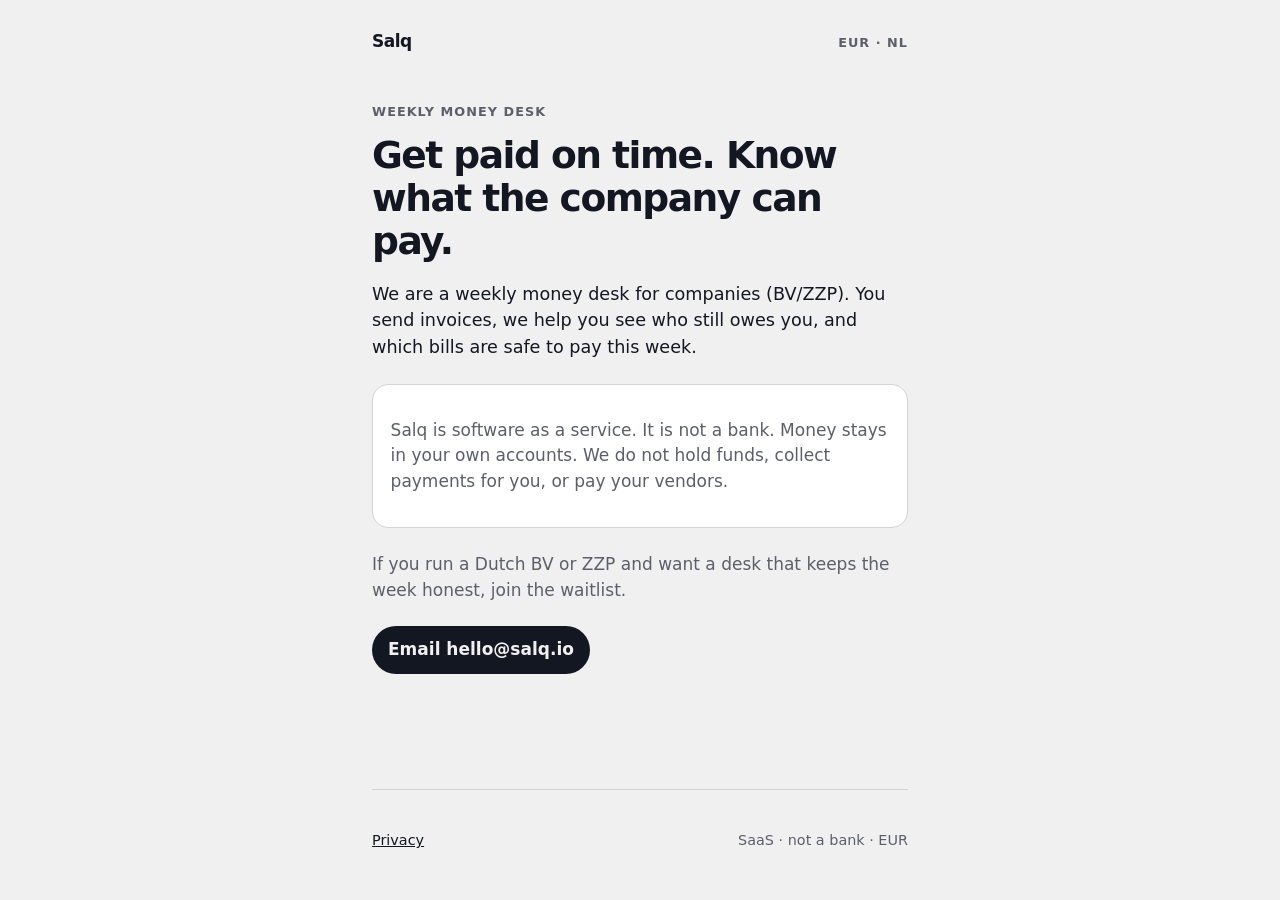
==== index.html @ 29222887 "Publish Salq home and privacy stub" ====
<!doctype html>
<html lang="en">
  <head>
    <meta charset="UTF-8" />
    <meta name="viewport" content="width=device-width, initial-scale=1" />
    <meta
      name="description"
      content="Salq is a weekly money desk for companies. Get paid on time. Know what the company can pay. SaaS, not a bank. EUR."
    />
    <title>Salq — Get paid on time</title>
    <link rel="icon" href="/favicon.svg" type="image/svg+xml" />
    <link rel="stylesheet" crossorigin href="/assets/styles-Dy-8_k1D.css">
  </head>
  <body>
    <div class="page">
      <header>
        <a class="mark" href="/">Salq</a>
        <p class="meta">EUR · NL</p>
      </header>

      <main>
        <p class="meta">Weekly money desk</p>
        <h1>Get paid on time. Know what the company can pay.</h1>
        <p class="lead">
          We are a weekly money desk for companies (BV/ZZP). You send invoices,
          we help you see who still owes you, and which bills are safe to pay
          this week.
        </p>
        <div class="panel">
          <p>
            Salq is software as a service. It is not a bank. Money stays in your
            own accounts. We do not hold funds, collect payments for you, or pay
            your vendors.
          </p>
        </div>
        <p>
          If you run a Dutch BV or ZZP and want a desk that keeps the week
          honest, join the waitlist.
        </p>
        <p>
          <a class="cta" href="mailto:hello@salq.io?subject=Salq%20waitlist"
            >Email hello@salq.io</a
          >
        </p>
      </main>

      <footer>
        <a href="/privacy/">Privacy</a>
        <span>SaaS · not a bank · EUR</span>
      </footer>
    </div>
  </body>
</html>
---- assets/styles-Dy-8_k1D.css ----
:root{--lightningcss-light:initial;--lightningcss-dark: ;color-scheme:light;--canvas:#f0f0f0;--ink:#131722;--muted:#5c5f69;--line:#d4d4d4;--panel:#fff;--hover:#e8e8e8}*{box-sizing:border-box}html,body{min-height:100%;margin:0}body{background:var(--canvas);color:var(--ink);font-family:system-ui,Segoe UI,Roboto,sans-serif;font-size:17px;line-height:1.5}a{color:var(--ink)}a:hover{background:var(--hover)}.page{flex-direction:column;max-width:36rem;min-height:100dvh;margin:0 auto;padding:1.25rem 1.25rem 3rem;display:flex}header,footer{justify-content:space-between;align-items:baseline;gap:1rem;display:flex}header{padding-bottom:1.5rem}footer{border-top:1px solid var(--line);color:var(--muted);margin-top:auto;padding-top:2.5rem;font-size:.9rem}.mark{letter-spacing:-.03em;font-weight:650;text-decoration:none}.meta{color:var(--muted);letter-spacing:.08em;text-transform:uppercase;font-size:.8rem;font-weight:600}h1{letter-spacing:-.04em;margin:.35rem 0 1rem;font-size:clamp(1.85rem,6vw,2.35rem);font-weight:650;line-height:1.15}h2{margin:1.75rem 0 .5rem;font-size:1.1rem}p,li{color:var(--muted)}.lead{color:var(--ink);font-size:1.1rem}.panel{background:var(--panel);border:1px solid var(--line);border-radius:1rem;margin:1.5rem 0;padding:1rem 1.1rem}.cta{background:var(--ink);color:var(--canvas);border-radius:999px;margin-top:.35rem;padding:.7rem 1rem;font-weight:600;text-decoration:none;display:inline-block}.cta:hover{color:var(--canvas);background:#2a2e3a}ul{padding-left:1.1rem}@media (prefers-reduced-motion:reduce){*{scroll-behavior:auto!important}}
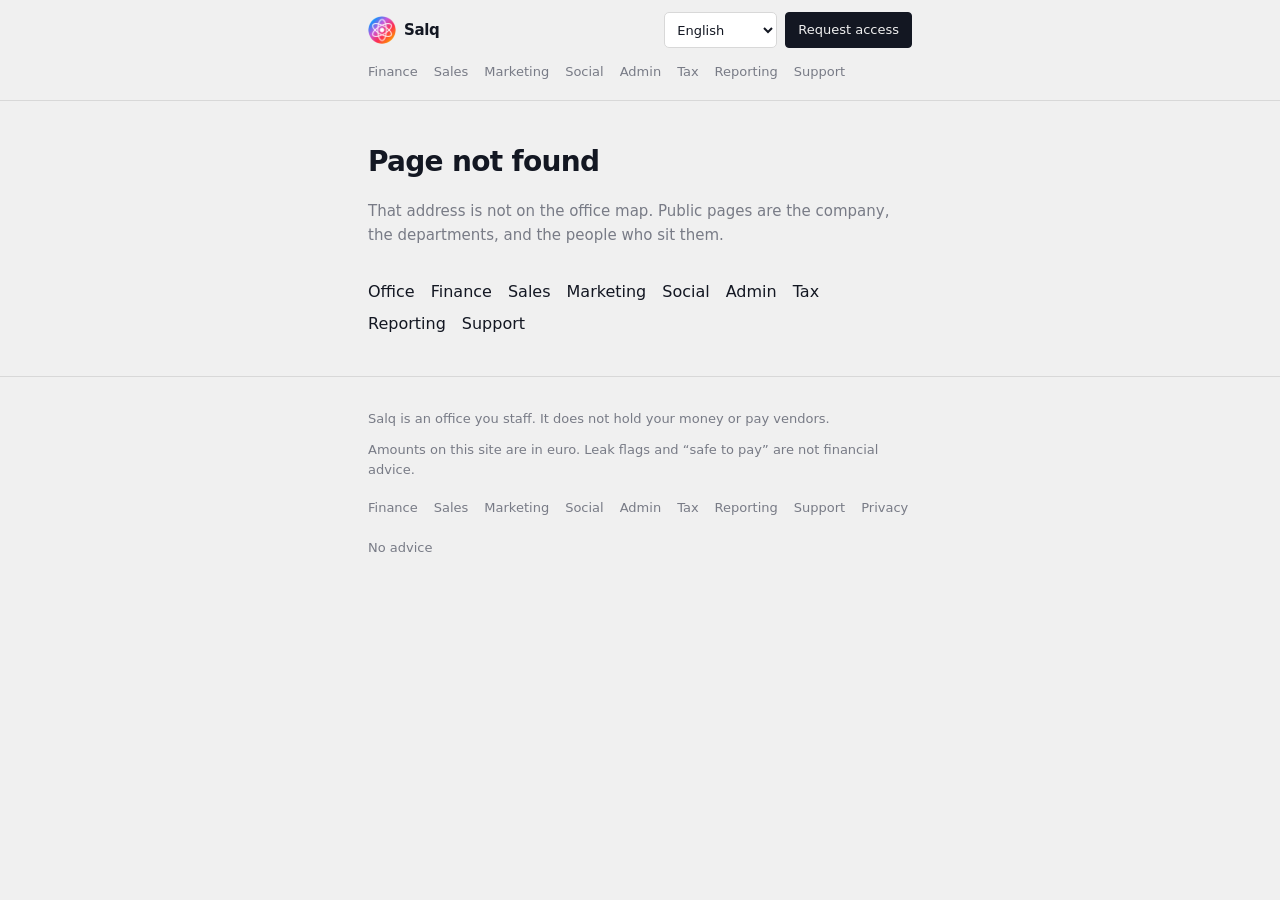
==== commit 039179d8: "Publish eight-floor Salq office pages. Finance (Sanne, Omar, Ines) stays live. Sales, Marketing, Soc" ====
--- a/index.html
+++ b/index.html
@@ -2,52 +2,26 @@
 <html lang="en">
   <head>
     <meta charset="UTF-8" />
-    <meta name="viewport" content="width=device-width, initial-scale=1" />
+    <link rel="icon" type="image/png" href="/favicon.png" />
+    <meta name="viewport" content="width=device-width, initial-scale=1.0" />
     <meta
       name="description"
-      content="Salq is a weekly money desk for companies. Get paid on time. Know what the company can pay. SaaS, not a bank. EUR."
+      content="Salq is the weekly money desk for a Dutch BV or ZZP. Get paid on time. Know what the company can pay."
     />
+    <meta name="theme-color" content="#f0f0f0" />
     <title>Salq — Get paid on time</title>
-    <link rel="icon" href="/favicon.svg" type="image/svg+xml" />
-    <link rel="stylesheet" crossorigin href="/assets/styles-Dy-8_k1D.css">
+    <script>
+      (function () {
+        var p = location.pathname
+        if (p.length > 1 && p.charAt(p.length - 1) === '/') {
+          history.replaceState(null, '', p.replace(/\/+$/, '') + location.search + location.hash)
+        }
+      })()
+    </script>
+    <script type="module" crossorigin src="/assets/index-CxgDvR4i.js"></script>
+    <link rel="stylesheet" crossorigin href="/assets/index-CcXunzBQ.css">
   </head>
   <body>
-    <div class="page">
-      <header>
-        <a class="mark" href="/">Salq</a>
-        <p class="meta">EUR · NL</p>
-      </header>
-
-      <main>
-        <p class="meta">Weekly money desk</p>
-        <h1>Get paid on time. Know what the company can pay.</h1>
-        <p class="lead">
-          We are a weekly money desk for companies (BV/ZZP). You send invoices,
-          we help you see who still owes you, and which bills are safe to pay
-          this week.
-        </p>
-        <div class="panel">
-          <p>
-            Salq is software as a service. It is not a bank. Money stays in your
-            own accounts. We do not hold funds, collect payments for you, or pay
-            your vendors.
-          </p>
-        </div>
-        <p>
-          If you run a Dutch BV or ZZP and want a desk that keeps the week
-          honest, join the waitlist.
-        </p>
-        <p>
-          <a class="cta" href="mailto:hello@salq.io?subject=Salq%20waitlist"
-            >Email hello@salq.io</a
-          >
-        </p>
-      </main>
-
-      <footer>
-        <a href="/privacy/">Privacy</a>
-        <span>SaaS · not a bank · EUR</span>
-      </footer>
-    </div>
+    <div id="root"></div>
   </body>
 </html>
--- a/assets/index-CcXunzBQ.css
+++ b/assets/index-CcXunzBQ.css
@@ -0,0 +1 @@
+@import "https://fonts.googleapis.com/css2?family=Roboto:wght@400;500;700&display=swap";@layer properties{@supports (((-webkit-hyphens:none)) and (not (margin-trim:inline))) or ((-moz-orient:inline) and (not (color:rgb(from red r g b)))){*,:before,:after,::backdrop{--tw-rotate-x:initial;--tw-rotate-y:initial;--tw-rotate-z:initial;--tw-skew-x:initial;--tw-skew-y:initial;--tw-space-y-reverse:0;--tw-divide-y-reverse:0;--tw-border-style:solid;--tw-leading:initial;--tw-font-weight:initial;--tw-tracking:initial;--tw-ordinal:initial;--tw-slashed-zero:initial;--tw-numeric-figure:initial;--tw-numeric-spacing:initial;--tw-numeric-fraction:initial;--tw-blur:initial;--tw-brightness:initial;--tw-contrast:initial;--tw-grayscale:initial;--tw-hue-rotate:initial;--tw-invert:initial;--tw-opacity:initial;--tw-saturate:initial;--tw-sepia:initial;--tw-drop-shadow:initial;--tw-drop-shadow-color:initial;--tw-drop-shadow-alpha:100%;--tw-drop-shadow-size:initial}}}@layer theme{:root,:host{--font-sans:system-ui, "Segoe UI", Roboto, sans-serif;--font-mono:ui-monospace, SFMono-Regular, Menlo, Monaco, Consolas, "Liberation Mono", "Courier New", monospace;--spacing:.25rem;--container-sm:24rem;--container-md:28rem;--container-xl:36rem;--text-sm:.875rem;--text-sm--line-height:calc(1.25 / .875);--text-lg:1.125rem;--text-lg--line-height:calc(1.75 / 1.125);--text-xl:1.25rem;--text-xl--line-height:calc(1.75 / 1.25);--font-weight-medium:500;--font-weight-semibold:600;--tracking-tight:-.025em;--tracking-wider:.05em;--leading-relaxed:1.625;--radius-sm:.25rem;--radius-xl:.75rem;--radius-2xl:1rem;--default-font-family:var(--font-sans);--default-mono-font-family:var(--font-mono);--color-canvas:#f0f0f0;--color-panel:#fff;--color-ink:#131722;--color-muted:#787b86;--color-line:#d8d8d8}}@layer base{*,:after,:before,::backdrop{box-sizing:border-box;border:0 solid;margin:0;padding:0}::file-selector-button{box-sizing:border-box;border:0 solid;margin:0;padding:0}html,:host{-webkit-text-size-adjust:100%;tab-size:4;line-height:1.5;font-family:var(--default-font-family,-apple-system, BlinkMacSystemFont, "Segoe UI", Roboto, "Helvetica Neue", "Noto Sans", Arial, sans-serif, "Apple Color Emoji", "Segoe UI Emoji", "Segoe UI Symbol", "Noto Color Emoji");font-feature-settings:var(--default-font-feature-settings,normal);font-variation-settings:var(--default-font-variation-settings,normal);-webkit-tap-highlight-color:transparent}hr{height:0;color:inherit;border-top-width:1px}abbr:where([title]){-webkit-text-decoration:underline dotted;text-decoration:underline dotted}h1,h2,h3,h4,h5,h6{font-size:inherit;font-weight:inherit}a{color:inherit;-webkit-text-decoration:inherit;-webkit-text-decoration:inherit;-webkit-text-decoration:inherit;-webkit-text-decoration:inherit;text-decoration:inherit}b,strong{font-weight:bolder}code,kbd,samp,pre{font-family:var(--default-mono-font-family,ui-monospace, SFMono-Regular, Menlo, Monaco, Consolas, "Liberation Mono", "Courier New", monospace);font-feature-settings:var(--default-mono-font-feature-settings,normal);font-variation-settings:var(--default-mono-font-variation-settings,normal);font-size:1em}small{font-size:80%}sub,sup{vertical-align:baseline;font-size:75%;line-height:0;position:relative}sub{bottom:-.25em}sup{top:-.5em}table{text-indent:0;border-color:inherit;border-collapse:collapse}:-moz-focusring:where(:not(iframe)){outline:auto}progress{vertical-align:baseline}summary{display:list-item}ol,ul,menu{list-style:none}img,svg,video,canvas,audio,iframe,embed,object{vertical-align:middle;display:block}img,video{max-width:100%;height:auto}button,input,select,optgroup,textarea{font:inherit;font-feature-settings:inherit;font-variation-settings:inherit;letter-spacing:inherit;color:inherit;opacity:1;background-color:#0000;border-radius:0}::file-selector-button{font:inherit;font-feature-settings:inherit;font-variation-settings:inherit;letter-spacing:inherit;color:inherit;opacity:1;background-color:#0000;border-radius:0}:where(select:is([multiple],[size])) optgroup{font-weight:bolder}:where(select:is([multiple],[size])) optgroup option{padding-inline-start:20px}::file-selector-button{margin-inline-end:4px}::placeholder{opacity:1}@supports (not ((-webkit-appearance:-apple-pay-button))) or (contain-intrinsic-size:1px){::placeholder{color:currentColor}@supports (color:color-mix(in lab, red, red)){::placeholder{color:color-mix(in oklab, currentcolor 50%, transparent)}}}textarea{resize:vertical}::-webkit-search-decoration{-webkit-appearance:none}::-webkit-date-and-time-value{min-height:1lh;text-align:inherit}::-webkit-datetime-edit{display:inline-flex}::-webkit-datetime-edit-fields-wrapper{padding:0}::-webkit-datetime-edit{padding-block:0}::-webkit-datetime-edit-year-field{padding-block:0}::-webkit-datetime-edit-month-field{padding-block:0}::-webkit-datetime-edit-day-field{padding-block:0}::-webkit-datetime-edit-hour-field{padding-block:0}::-webkit-datetime-edit-minute-field{padding-block:0}::-webkit-datetime-edit-second-field{padding-block:0}::-webkit-datetime-edit-millisecond-field{padding-block:0}::-webkit-datetime-edit-meridiem-field{padding-block:0}::-webkit-calendar-picker-indicator{line-height:1}:-moz-ui-invalid{box-shadow:none}button,input:where([type=button],[type=reset],[type=submit]){appearance:button}::file-selector-button{appearance:button}::-webkit-inner-spin-button{height:auto}::-webkit-outer-spin-button{height:auto}[hidden]:where(:not([hidden=until-found])){display:none!important}}@layer components;@layer utilities{.collapse{visibility:collapse}.visible{visibility:visible}.sr-only{clip-path:inset(50%);white-space:nowrap;border-width:0;width:1px;height:1px;margin:-1px;padding:0;position:absolute;overflow:hidden}.relative{position:relative}.static{position:static}.sticky{position:sticky}.top-0{top:0}.z-10{z-index:10}.mx-4{margin-inline:calc(var(--spacing) * 4)}.mx-auto{margin-inline:auto}.mt-0\.5{margin-top:calc(var(--spacing) * .5)}.mt-1{margin-top:var(--spacing)}.mt-2{margin-top:calc(var(--spacing) * 2)}.mt-3{margin-top:calc(var(--spacing) * 3)}.mt-4{margin-top:calc(var(--spacing) * 4)}.mt-5{margin-top:calc(var(--spacing) * 5)}.mt-6{margin-top:calc(var(--spacing) * 6)}.mt-8{margin-top:calc(var(--spacing) * 8)}.mb-6{margin-bottom:calc(var(--spacing) * 6)}.block{display:block}.flex{display:flex}.grid{display:grid}.hidden{display:none}.inline-flex{display:inline-flex}.table{display:table}.h-2{height:calc(var(--spacing) * 2)}.h-3{height:calc(var(--spacing) * 3)}.h-7{height:calc(var(--spacing) * 7)}.h-9{height:calc(var(--spacing) * 9)}.h-\[176px\]{height:176px}.min-h-0{min-height:0}.min-h-8{min-height:calc(var(--spacing) * 8)}.min-h-9{min-height:calc(var(--spacing) * 9)}.min-h-10{min-height:calc(var(--spacing) * 10)}.min-h-11{min-height:calc(var(--spacing) * 11)}.min-h-\[var\(--app-height\,100dvh\)\]{min-height:var(--app-height,100dvh)}.min-h-dvh{min-height:100dvh}.w-2{width:calc(var(--spacing) * 2)}.w-3{width:calc(var(--spacing) * 3)}.w-7{width:calc(var(--spacing) * 7)}.w-9{width:calc(var(--spacing) * 9)}.w-full{width:100%}.max-w-full{max-width:100%}.max-w-md{max-width:var(--container-md)}.max-w-sm{max-width:var(--container-sm)}.max-w-xl{max-width:var(--container-xl)}.min-w-0{min-width:0}.min-w-\[8rem\]{min-width:8rem}.min-w-\[10rem\]{min-width:10rem}.flex-1{flex:1}.shrink-0{flex-shrink:0}.transform{transform:var(--tw-rotate-x,) var(--tw-rotate-y,) var(--tw-rotate-z,) var(--tw-skew-x,) var(--tw-skew-y,)}.resize{resize:both}.scroll-mt-16{scroll-margin-top:calc(var(--spacing) * 16)}.grid-cols-1{grid-template-columns:repeat(1,minmax(0,1fr))}.flex-col{flex-direction:column}.flex-wrap{flex-wrap:wrap}.items-baseline{align-items:baseline}.items-center{align-items:center}.items-end{align-items:flex-end}.justify-between{justify-content:space-between}.justify-center{justify-content:center}.justify-end{justify-content:flex-end}.gap-0\.5{gap:calc(var(--spacing) * .5)}.gap-1{gap:var(--spacing)}.gap-2{gap:calc(var(--spacing) * 2)}.gap-3{gap:calc(var(--spacing) * 3)}.gap-4{gap:calc(var(--spacing) * 4)}:where(.space-y-2>:not(:last-child)){--tw-space-y-reverse:0;margin-block-start:calc(calc(var(--spacing) * 2) * var(--tw-space-y-reverse));margin-block-end:calc(calc(var(--spacing) * 2) * calc(1 - var(--tw-space-y-reverse)))}:where(.space-y-3>:not(:last-child)){--tw-space-y-reverse:0;margin-block-start:calc(calc(var(--spacing) * 3) * var(--tw-space-y-reverse));margin-block-end:calc(calc(var(--spacing) * 3) * calc(1 - var(--tw-space-y-reverse)))}.gap-x-3{column-gap:calc(var(--spacing) * 3)}.gap-x-4{column-gap:calc(var(--spacing) * 4)}.gap-y-1{row-gap:var(--spacing)}.gap-y-2{row-gap:calc(var(--spacing) * 2)}:where(.divide-y>:not(:last-child)){--tw-divide-y-reverse:0;border-bottom-style:var(--tw-border-style);border-top-style:var(--tw-border-style);border-top-width:calc(1px * var(--tw-divide-y-reverse));border-bottom-width:calc(1px * calc(1 - var(--tw-divide-y-reverse)))}:where(.divide-\[var\(--tv-border\)\]>:not(:last-child)){border-color:var(--tv-border)}.self-start{align-self:flex-start}.truncate{text-overflow:ellipsis;white-space:nowrap;overflow:hidden}.overflow-auto{overflow:auto}.rounded{border-radius:.25rem}.rounded-2xl{border-radius:var(--radius-2xl)}.rounded-full{border-radius:2147483647px}.rounded-sm{border-radius:var(--radius-sm)}.rounded-xl{border-radius:var(--radius-xl)}.border{border-style:var(--tw-border-style);border-width:1px}.border-t{border-top-style:var(--tw-border-style);border-top-width:1px}.border-b{border-bottom-style:var(--tw-border-style);border-bottom-width:1px}.border-\[var\(--tv-border\)\]{border-color:var(--tv-border)}.border-ink{border-color:var(--color-ink)}.border-line{border-color:var(--color-line)}.bg-\[var\(--tv-green\)\]{background-color:var(--tv-green)}.bg-\[var\(--tv-panel-hover\)\]{background-color:var(--tv-panel-hover)}.bg-\[var\(--tv-red\)\]{background-color:var(--tv-red)}.bg-canvas{background-color:var(--color-canvas)}.bg-ink{background-color:var(--color-ink)}.bg-panel{background-color:var(--color-panel)}.p-0{padding:0}.p-2{padding:calc(var(--spacing) * 2)}.p-4{padding:calc(var(--spacing) * 4)}.p-6{padding:calc(var(--spacing) * 6)}.px-1{padding-inline:var(--spacing)}.px-2{padding-inline:calc(var(--spacing) * 2)}.px-2\.5{padding-inline:calc(var(--spacing) * 2.5)}.px-3{padding-inline:calc(var(--spacing) * 3)}.px-4{padding-inline:calc(var(--spacing) * 4)}.py-2{padding-block:calc(var(--spacing) * 2)}.py-2\.5{padding-block:calc(var(--spacing) * 2.5)}.py-3{padding-block:calc(var(--spacing) * 3)}.py-4{padding-block:calc(var(--spacing) * 4)}.py-6{padding-block:calc(var(--spacing) * 6)}.py-8{padding-block:calc(var(--spacing) * 8)}.py-10{padding-block:calc(var(--spacing) * 10)}.py-16{padding-block:calc(var(--spacing) * 16)}.pt-0\.5{padding-top:calc(var(--spacing) * .5)}.pt-4{padding-top:calc(var(--spacing) * 4)}.pb-4{padding-bottom:calc(var(--spacing) * 4)}.pb-14{padding-bottom:calc(var(--spacing) * 14)}.text-right{text-align:right}.font-mono{font-family:var(--font-mono)}.text-lg{font-size:var(--text-lg);line-height:var(--tw-leading,var(--text-lg--line-height))}.text-sm{font-size:var(--text-sm);line-height:var(--tw-leading,var(--text-sm--line-height))}.text-xl{font-size:var(--text-xl);line-height:var(--tw-leading,var(--text-xl--line-height))}.text-\[1\.55rem\]{font-size:1.55rem}.text-\[1\.75rem\]{font-size:1.75rem}.text-\[2rem\]{font-size:2rem}.text-\[11px\]{font-size:11px}.text-\[12px\]{font-size:12px}.text-\[13px\]{font-size:13px}.text-\[15px\]{font-size:15px}.text-\[16px\]{font-size:16px}.text-\[17px\]{font-size:17px}.leading-\[1\.12\]{--tw-leading:1.12;line-height:1.12}.leading-none{--tw-leading:1;line-height:1}.leading-relaxed{--tw-leading:var(--leading-relaxed);line-height:var(--leading-relaxed)}.font-medium{--tw-font-weight:var(--font-weight-medium);font-weight:var(--font-weight-medium)}.font-semibold{--tw-font-weight:var(--font-weight-semibold);font-weight:var(--font-weight-semibold)}.tracking-tight{--tw-tracking:var(--tracking-tight);letter-spacing:var(--tracking-tight)}.tracking-wider{--tw-tracking:var(--tracking-wider);letter-spacing:var(--tracking-wider)}.text-\[var\(--tv-green\)\]{color:var(--tv-green)}.text-\[var\(--tv-red\)\]{color:var(--tv-red)}.text-\[var\(--tv-text\)\]{color:var(--tv-text)}.text-\[var\(--tv-text-muted\)\]{color:var(--tv-text-muted)}.text-canvas{color:var(--color-canvas)}.text-ink{color:var(--color-ink)}.text-muted{color:var(--color-muted)}.uppercase{text-transform:uppercase}.tabular-nums{--tw-numeric-spacing:tabular-nums;font-variant-numeric:var(--tw-ordinal,) var(--tw-slashed-zero,) var(--tw-numeric-figure,) var(--tw-numeric-spacing,) var(--tw-numeric-fraction,)}.underline-offset-2{text-underline-offset:2px}.filter{filter:var(--tw-blur,) var(--tw-brightness,) var(--tw-contrast,) var(--tw-grayscale,) var(--tw-hue-rotate,) var(--tw-invert,) var(--tw-saturate,) var(--tw-sepia,) var(--tw-drop-shadow,)}.outline-none{--tw-outline-style:none;outline-style:none}.placeholder\:text-muted::placeholder{color:var(--color-muted)}@media (hover:hover){.hover\:underline:hover{text-decoration-line:underline}}.focus\:border-ink:focus{border-color:var(--color-ink)}.disabled\:opacity-60:disabled{opacity:.6}@media (width>=40rem){.sm\:col-span-2{grid-column:span 2/span 2}.sm\:hidden{display:none}.sm\:inline{display:inline}.sm\:grid-cols-2{grid-template-columns:repeat(2,minmax(0,1fr))}.sm\:grid-cols-3{grid-template-columns:repeat(3,minmax(0,1fr))}.sm\:grid-cols-\[1fr_5rem_7rem_5rem_auto\]{grid-template-columns:1fr 5rem 7rem 5rem auto}.sm\:flex-row{flex-direction:row}.sm\:items-center{align-items:center}.sm\:items-end{align-items:flex-end}.sm\:gap-4{gap:calc(var(--spacing) * 4)}:where(.sm\:space-y-4>:not(:last-child)){--tw-space-y-reverse:0;margin-block-start:calc(calc(var(--spacing) * 4) * var(--tw-space-y-reverse));margin-block-end:calc(calc(var(--spacing) * 4) * calc(1 - var(--tw-space-y-reverse)))}.sm\:py-14{padding-block:calc(var(--spacing) * 14)}.sm\:text-\[1\.65rem\]{font-size:1.65rem}.sm\:text-\[2\.35rem\]{font-size:2.35rem}}@media (width>=64rem){.lg\:grid-cols-2{grid-template-columns:repeat(2,minmax(0,1fr))}.lg\:grid-cols-\[1\.35fr_1fr\]{grid-template-columns:1.35fr 1fr}.lg\:gap-4{gap:calc(var(--spacing) * 4)}}}html{scroll-behavior:smooth;--lightningcss-light:initial;--lightningcss-dark: ;color-scheme:light}@media (prefers-reduced-motion:reduce){html{scroll-behavior:auto}}body{background:var(--color-canvas);color:var(--color-ink);font-family:var(--font-sans);margin:0}#root{min-height:100dvh}@property --tw-rotate-x{syntax:"*";inherits:false}@property --tw-rotate-y{syntax:"*";inherits:false}@property --tw-rotate-z{syntax:"*";inherits:false}@property --tw-skew-x{syntax:"*";inherits:false}@property --tw-skew-y{syntax:"*";inherits:false}@property --tw-space-y-reverse{syntax:"*";inherits:false;initial-value:0}@property --tw-divide-y-reverse{syntax:"*";inherits:false;initial-value:0}@property --tw-border-style{syntax:"*";inherits:false;initial-value:solid}@property --tw-leading{syntax:"*";inherits:false}@property --tw-font-weight{syntax:"*";inherits:false}@property --tw-tracking{syntax:"*";inherits:false}@property --tw-ordinal{syntax:"*";inherits:false}@property --tw-slashed-zero{syntax:"*";inherits:false}@property --tw-numeric-figure{syntax:"*";inherits:false}@property --tw-numeric-spacing{syntax:"*";inherits:false}@property --tw-numeric-fraction{syntax:"*";inherits:false}@property --tw-blur{syntax:"*";inherits:false}@property --tw-brightness{syntax:"*";inherits:false}@property --tw-contrast{syntax:"*";inherits:false}@property --tw-grayscale{syntax:"*";inherits:false}@property --tw-hue-rotate{syntax:"*";inherits:false}@property --tw-invert{syntax:"*";inherits:false}@property --tw-opacity{syntax:"*";inherits:false}@property --tw-saturate{syntax:"*";inherits:false}@property --tw-sepia{syntax:"*";inherits:false}@property --tw-drop-shadow{syntax:"*";inherits:false}@property --tw-drop-shadow-color{syntax:"*";inherits:false}@property --tw-drop-shadow-alpha{syntax:"<percentage>";inherits:false;initial-value:100%}@property --tw-drop-shadow-size{syntax:"*";inherits:false}:root,[data-theme=light]{--tv-bg:#f0f0f0;--tv-panel:#f6f6f6;--tv-panel-hover:#eaeaea;--tv-border:#d8d8d8;--tv-text:#131722;--tv-text-muted:#787b86;--tv-green:#089981;--tv-red:#f23645;--tv-accent:#2962ff;--tv-topbar-height:44px;--tv-safe-top:env(safe-area-inset-top,0px);--tv-safe-bottom:env(safe-area-inset-bottom,0px);--salq-chrome:#fff;--salq-chrome-radius:5px;--salq-gutter:6px;--tv-glass-fill:color-mix(in srgb, var(--tv-panel) 70%, transparent);--tv-glass-border:color-mix(in srgb, #fff 45%, var(--tv-border));--tv-glass-highlight:#ffffff8c;--tv-glass-blur:12px;--tv-glass-saturate:1.18;--runic-food:#f04c2a;--runic-food-pastel:#f9b7a9;--runic-shopping:#fb8a2a;--runic-shopping-pastel:#fcd1a4;--runic-transport:#fcc809;--runic-transport-pastel:#fdea99;--runic-groceries:#44d593;--runic-groceries-pastel:#b3efd4;--runic-health:#55f8fb;--runic-health-pastel:#a9fcfd;--runic-bills:#128de9;--runic-bills-pastel:#9ed2f6;--runic-entertainment:#6a3fee;--runic-entertainment-pastel:#c3b3f9;--runic-personal:#d951fa;--runic-personal-pastel:#f0b8fc;--runic-other:#989898;--runic-other-pastel:#d2d2d2}[data-theme=dark]{--tv-bg:#1c1c1c;--tv-panel:#262626;--tv-panel-hover:#2e2e2e;--tv-border:#3a3a3a;--tv-text:#f3f3f3;--tv-text-muted:#9a9a9a;--salq-chrome:#262626;--tv-glass-fill:color-mix(in srgb, var(--tv-panel) 72%, transparent);--tv-glass-border:color-mix(in srgb, #fff 12%, var(--tv-border));--tv-glass-highlight:#ffffff14}.salq-glass{background:var(--tv-glass-fill);border-color:var(--tv-glass-border);box-shadow:inset 0 1px 0 var(--tv-glass-highlight);-webkit-backdrop-filter:blur(var(--tv-glass-blur)) saturate(var(--tv-glass-saturate))}@media (prefers-reduced-transparency:reduce){.salq-glass{background:var(--tv-panel);-webkit-backdrop-filter:none;box-shadow:none}}.money-page{background:var(--tv-bg);color:var(--tv-text)}.money-card{background:#fff;border:1px solid #ececec;border-radius:20px;box-shadow:0 8px 28px #0f172a0d}[data-theme=dark] .money-card{background:#2a2a2a;border-color:#3a3a3a;box-shadow:0 8px 28px #00000040}.salq-chrome{background:var(--salq-chrome);border-radius:var(--salq-chrome-radius)}.salq-mark{object-fit:cover;background:0 0;border-radius:50%;width:28px;height:28px;display:block}.salq-app{height:var(--app-height,100dvh);gap:var(--salq-gutter);background:var(--tv-bg);color:var(--tv-text);padding:max(var(--salq-gutter), var(--tv-safe-top)) var(--salq-gutter) max(var(--salq-gutter), var(--tv-safe-bottom));flex-direction:column;font-family:Roboto,system-ui,sans-serif;font-size:14px;font-weight:400;display:flex;overflow:hidden}.salq-header{min-height:var(--tv-topbar-height);z-index:30;flex:none;justify-content:space-between;align-items:center;gap:8px;padding:0 12px;display:flex}.salq-hamburger{display:inline-flex}@media (width>=1024px){.salq-icon-btn.salq-hamburger{display:none}}.salq-body{gap:var(--salq-gutter);flex:1;min-height:0;display:flex}.salq-sidebar{z-index:20;flex-direction:column;flex:none;width:52px;display:none}.salq-sidebar.is-expanded{width:200px}@media (width>=1024px){.salq-sidebar{display:flex}}.salq-main-col{flex-direction:column;flex:1;min-width:0;display:flex}.salq-topbar{min-height:var(--tv-topbar-height);padding:0 var(--salq-gutter);background:0 0;flex-wrap:wrap;flex:none;justify-content:space-between;align-items:center;gap:8px;display:flex}.salq-main{padding:0 var(--salq-gutter) var(--salq-gutter);background:0 0;flex:1;overflow:auto}.salq-icon-btn{border-radius:var(--salq-chrome-radius);width:36px;height:36px;color:var(--tv-text-muted);cursor:pointer;background:0 0;border:0;justify-content:center;align-items:center;display:inline-flex}.salq-icon-btn:hover,.salq-icon-btn[aria-pressed=true]{background:var(--tv-panel-hover);color:var(--tv-text)}.salq-icon-btn-sm{width:32px;height:32px}.salq-icon-btn:focus-visible,.salq-nav-item:focus-visible,.salq-account-menu a:focus-visible,.salq-account-menu button:focus-visible{outline:2px solid var(--tv-text);outline-offset:2px}.salq-account-menu{z-index:40;background:var(--salq-chrome);border-radius:var(--salq-chrome-radius);width:13rem;padding:8px;position:absolute;top:40px;right:0;box-shadow:0 8px 24px #0f172a1f}.salq-account-menu p{letter-spacing:.06em;text-transform:uppercase;color:var(--tv-text-muted);margin:0;padding:4px 8px;font-size:11px;font-weight:500}.salq-account-menu a,.salq-account-menu button{border-radius:var(--salq-chrome-radius);text-align:left;width:100%;font:inherit;color:var(--tv-text);cursor:pointer;background:0 0;border:0;padding:8px;font-size:13px;text-decoration:none;display:block}.salq-account-menu a:hover,.salq-account-menu button:hover{background:color-mix(in srgb, var(--tv-text) 8%, transparent)}.salq-nav-section{letter-spacing:.08em;text-transform:uppercase;color:var(--tv-text-muted);padding:12px 8px 4px;font-size:10px;font-weight:500}.salq-nav-item{border-radius:var(--salq-chrome-radius);min-height:40px;color:var(--tv-text-muted);align-items:center;gap:10px;padding:0 10px;font-size:13px;font-weight:500;text-decoration:none;display:flex}.salq-nav-item:hover{background:color-mix(in srgb, var(--tv-text) 6%, transparent);color:var(--tv-text)}.salq-nav-item.active{background:color-mix(in srgb, var(--tv-text) 10%, transparent);color:var(--tv-text)}.salq-sheet{z-index:50;position:fixed;inset:0}.salq-sheet-overlay{cursor:pointer;background:#00000080;border:0;position:absolute;inset:0}.salq-sheet-panel{top:var(--salq-gutter);bottom:var(--salq-gutter);left:var(--salq-gutter);width:min(calc(100% - (2 * var(--salq-gutter))), 280px);max-width:min(calc(100% - (2 * var(--salq-gutter))), 280px);flex-direction:column;display:flex;position:absolute}.runic-chip{border-radius:999px;align-items:center;gap:6px;padding:2px 8px;font-size:11px;font-weight:500;line-height:1.3;display:inline-flex}.runic-chip .dot{background:currentColor;border-radius:50%;flex:none;width:6px;height:6px}.period-pill{min-height:32px;color:var(--tv-text-muted);cursor:pointer;background:0 0;border:0;border-radius:999px;align-items:center;padding:4px 12px;font-size:11px;font-weight:500;display:inline-flex}.period-pill:hover{background:var(--tv-panel-hover);color:var(--tv-text)}.period-pill.is-active{background:var(--tv-text);color:var(--tv-panel)}.salq-primary{background:var(--tv-text);min-height:36px;color:var(--tv-panel);cursor:pointer;border:0;border-radius:4px;justify-content:center;align-items:center;padding:0 14px;font-size:13px;font-weight:500;text-decoration:none;display:inline-flex}.salq-primary:hover{opacity:.92}.salq-primary:disabled{opacity:.45;cursor:not-allowed}.salq-secondary{border:1px solid var(--tv-border);min-height:36px;color:var(--tv-text);cursor:pointer;background:0 0;border-radius:4px;justify-content:center;align-items:center;padding:0 14px;font-size:13px;font-weight:500;text-decoration:none;display:inline-flex}.salq-field{flex-direction:column;gap:6px;display:flex}.salq-field span{color:var(--tv-text-muted);font-size:11px;font-weight:500}.salq-field input,.salq-field select,.salq-field textarea{border:1px solid var(--tv-border);min-height:40px;color:var(--tv-text);font:inherit;background:#fff;border-radius:4px;padding:8px 10px}[data-theme=dark] .salq-field input,[data-theme=dark] .salq-field select,[data-theme=dark] .salq-field textarea{background:#1f1f1f}.salq-field textarea{resize:vertical;min-height:80px}.salq-banner-error{background:color-mix(in srgb, var(--tv-red) 12%, white);color:var(--tv-red);border-radius:4px;padding:10px 12px;font-size:13px}.salq-banner-warn{background:var(--runic-transport-pastel);color:var(--tv-text);border-radius:4px;padding:10px 12px;font-size:13px}.salq-stack{flex-direction:column;gap:12px;display:flex}@media (width>=640px){.salq-stack{gap:16px}}.salq-btn{border:1px solid var(--tv-border);min-height:32px;color:var(--tv-text);cursor:pointer;background:#fff;border-radius:4px;padding:4px 12px;font-family:inherit;font-size:12px;font-weight:500}.salq-btn:hover{background:var(--tv-panel-hover)}.salq-btn:disabled{opacity:.45;cursor:not-allowed}.salq-btn-ink{background:var(--tv-text);color:var(--tv-panel);border-color:var(--tv-text)}.salq-banner{background:#fff;border:1px solid #ececec;border-radius:20px;padding:12px 16px;font-size:13px}.salq-banner.is-error{color:var(--tv-red)}.salq-banner.is-muted{color:var(--tv-text-muted)}.salq-row-list{flex-direction:column;display:flex}.salq-row{align-items:center;gap:12px;padding:12px 0;display:flex}.salq-row+.salq-row{border-top:1px solid #ececec}.salq-mark-tile{background:var(--tv-panel);width:36px;height:36px;color:var(--tv-text);border-radius:12px;flex:none;place-items:center;font-size:12px;font-weight:500;display:grid}.salq-row-body{flex:1;min-width:0}.salq-row-body strong{font-size:13px;font-weight:500;display:block}.salq-row-body span{color:var(--tv-text-muted);font-size:11px;display:block}.salq-amount{font-variant-numeric:tabular-nums;font-family:ui-monospace,Roboto Mono,monospace;font-size:13px;font-weight:500}.salq-amount.is-in{color:var(--tv-green)}.salq-amount.is-out{color:var(--tv-red)}.salq-card-pad{padding:16px}.salq-card-head{flex-wrap:wrap;justify-content:space-between;align-items:flex-start;gap:12px;margin-bottom:12px;display:flex}.salq-card-head h2{margin:0;font-size:14px;font-weight:500}.salq-card-head p{color:var(--tv-text-muted);margin:4px 0 0;font-size:11px}.salq-keepkill{gap:4px;display:flex}.salq-price-stub{color:var(--tv-text-muted);font-size:11px}.salq-desks{gap:12px;display:grid}@media (width>=1024px){.salq-desks{grid-template-columns:1fr 1fr 1fr;gap:16px}}.salq-empty{text-align:left;color:var(--tv-text-muted);padding:24px 8px;font-size:13px}.salq-skeleton{background:color-mix(in srgb, var(--tv-text) 6%, #fff);border-radius:12px;height:56px}.salq-muted{color:var(--tv-text-muted);font-size:11px}.salq-link{color:var(--tv-text);font-weight:500;text-decoration:none}.salq-link:hover{text-decoration:underline}.salq-locale{align-items:center;display:inline-flex}.salq-locale select{border:1px solid var(--tv-border,#d8d8d8);min-height:36px;color:var(--tv-text,#131722);background:#fff;border-radius:5px;max-width:9.5rem;padding:0 8px;font-size:13px}.sr-only{clip:rect(0, 0, 0, 0);white-space:nowrap;border:0;width:1px;height:1px;margin:-1px;padding:0;position:absolute;overflow:hidden}@media (prefers-reduced-motion:reduce){.salq-app *,.salq-app :before,.salq-app :after{transition:none!important;animation:none!important}}
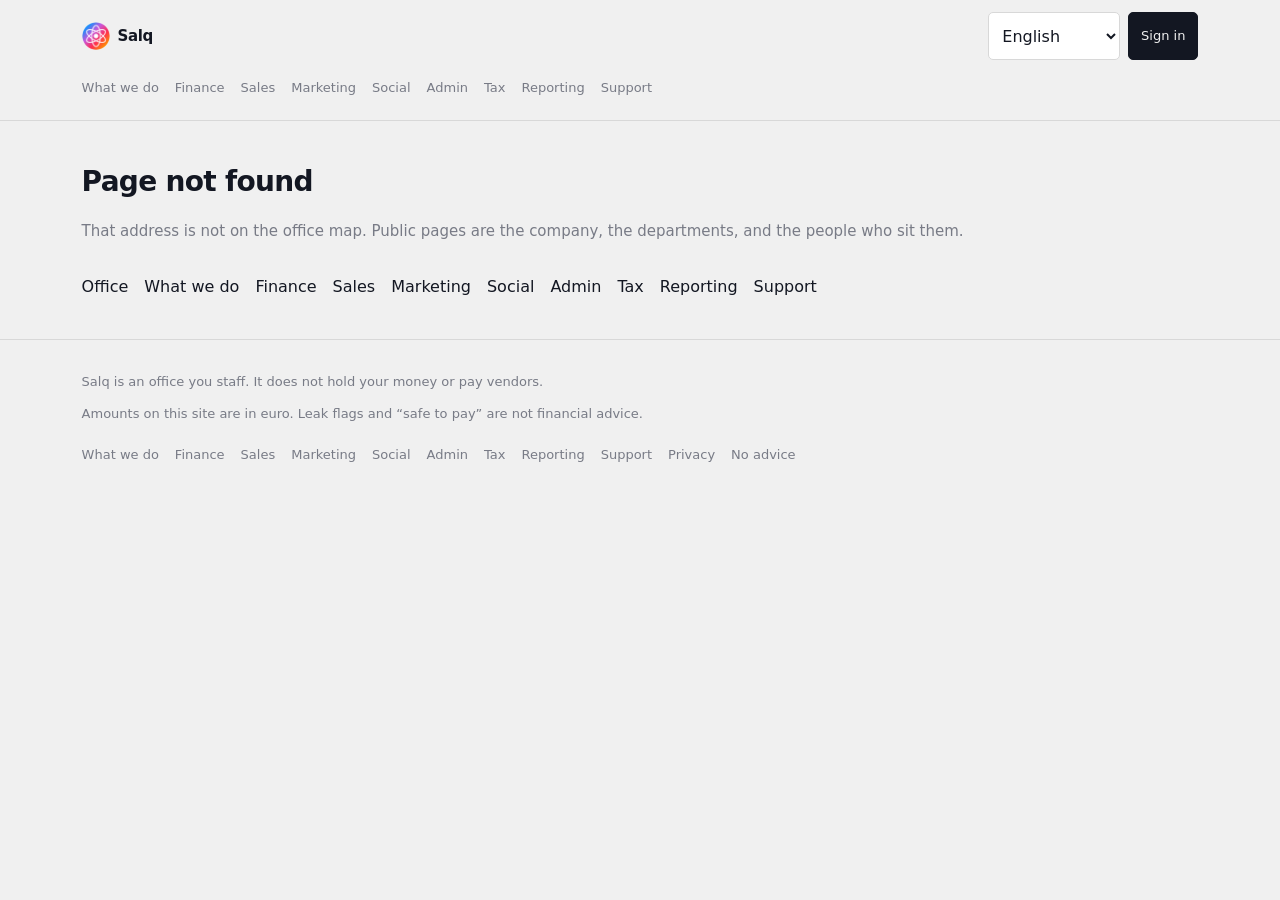
==== commit 2e4afc30: "Publish What we do, eight floors, and 25 worker pages. Stacked marketing build from odin #28 and #29" ====
--- a/index.html
+++ b/index.html
@@ -3,12 +3,23 @@
   <head>
     <meta charset="UTF-8" />
     <link rel="icon" type="image/png" href="/favicon.png" />
-    <meta name="viewport" content="width=device-width, initial-scale=1.0" />
+    <link rel="apple-touch-icon" href="/apple-touch-icon.png" />
+    <link rel="manifest" href="/manifest.webmanifest" />
+    <meta
+      name="viewport"
+      content="width=device-width, initial-scale=1, viewport-fit=cover"
+    />
     <meta
       name="description"
       content="Salq is the weekly money desk for a Dutch BV or ZZP. Get paid on time. Know what the company can pay."
     />
-    <meta name="theme-color" content="#f0f0f0" />
+    <meta name="theme-color" content="#f0f0f0" media="(prefers-color-scheme: light)" />
+    <meta name="theme-color" content="#1c1c1c" media="(prefers-color-scheme: dark)" />
+    <meta name="mobile-web-app-capable" content="yes" />
+    <meta name="apple-mobile-web-app-capable" content="yes" />
+    <meta name="apple-mobile-web-app-title" content="Salq" />
+    <meta name="apple-mobile-web-app-status-bar-style" content="black-translucent" />
+    <meta name="format-detection" content="telephone=no" />
     <title>Salq — Get paid on time</title>
     <script>
       (function () {
@@ -16,10 +27,22 @@
         if (p.length > 1 && p.charAt(p.length - 1) === '/') {
           history.replaceState(null, '', p.replace(/\/+$/, '') + location.search + location.hash)
         }
+        var w = window.innerWidth || 0
+        var frame = w >= 1280 ? 'desktop' : w >= 1024 ? 'tablet' : w >= 700 ? 'duo' : 'phone'
+        document.documentElement.setAttribute('data-salq-frame', frame)
+        var h = (window.visualViewport && window.visualViewport.height) || window.innerHeight
+        document.documentElement.style.setProperty('--app-height', Math.round(h) + 'px')
+        var nav = window.navigator
+        var standalone =
+          nav.standalone === true ||
+          (window.matchMedia &&
+            (window.matchMedia('(display-mode: standalone)').matches ||
+              window.matchMedia('(display-mode: fullscreen)').matches))
+        if (standalone) document.documentElement.classList.add('salq-standalone')
       })()
     </script>
-    <script type="module" crossorigin src="/assets/index-CxgDvR4i.js"></script>
-    <link rel="stylesheet" crossorigin href="/assets/index-CcXunzBQ.css">
+    <script type="module" crossorigin src="/assets/index-BMJr12re.js"></script>
+    <link rel="stylesheet" crossorigin href="/assets/index-D_U3O9RV.css">
   </head>
   <body>
     <div id="root"></div>
--- a/assets/index-D_U3O9RV.css
+++ b/assets/index-D_U3O9RV.css
@@ -0,0 +1 @@
+@import "https://fonts.googleapis.com/css2?family=Roboto:wght@400;500;700&display=swap";@layer properties{@supports (((-webkit-hyphens:none)) and (not (margin-trim:inline))) or ((-moz-orient:inline) and (not (color:rgb(from red r g b)))){*,:before,:after,::backdrop{--tw-rotate-x:initial;--tw-rotate-y:initial;--tw-rotate-z:initial;--tw-skew-x:initial;--tw-skew-y:initial;--tw-space-y-reverse:0;--tw-divide-y-reverse:0;--tw-border-style:solid;--tw-leading:initial;--tw-font-weight:initial;--tw-tracking:initial;--tw-ordinal:initial;--tw-slashed-zero:initial;--tw-numeric-figure:initial;--tw-numeric-spacing:initial;--tw-numeric-fraction:initial;--tw-blur:initial;--tw-brightness:initial;--tw-contrast:initial;--tw-grayscale:initial;--tw-hue-rotate:initial;--tw-invert:initial;--tw-opacity:initial;--tw-saturate:initial;--tw-sepia:initial;--tw-drop-shadow:initial;--tw-drop-shadow-color:initial;--tw-drop-shadow-alpha:100%;--tw-drop-shadow-size:initial}}}@layer theme{:root,:host{--font-sans:system-ui, "Segoe UI", Roboto, sans-serif;--font-mono:ui-monospace, SFMono-Regular, Menlo, Monaco, Consolas, "Liberation Mono", "Courier New", monospace;--color-white:#fff;--spacing:.25rem;--container-md:28rem;--text-xs:.75rem;--text-xs--line-height:calc(1 / .75);--text-sm:.875rem;--text-sm--line-height:calc(1.25 / .875);--text-lg:1.125rem;--text-lg--line-height:calc(1.75 / 1.125);--text-xl:1.25rem;--text-xl--line-height:calc(1.75 / 1.25);--font-weight-medium:500;--font-weight-semibold:600;--tracking-tight:-.025em;--tracking-wider:.05em;--leading-relaxed:1.625;--radius-sm:.25rem;--radius-xl:.75rem;--radius-2xl:1rem;--default-font-family:var(--font-sans);--default-mono-font-family:var(--font-mono);--color-canvas:#f0f0f0;--color-panel:#fff;--color-ink:#131722;--color-muted:#787b86;--color-line:#d8d8d8}}@layer base{*,:after,:before,::backdrop{box-sizing:border-box;border:0 solid;margin:0;padding:0}::file-selector-button{box-sizing:border-box;border:0 solid;margin:0;padding:0}html,:host{-webkit-text-size-adjust:100%;tab-size:4;line-height:1.5;font-family:var(--default-font-family,-apple-system, BlinkMacSystemFont, "Segoe UI", Roboto, "Helvetica Neue", "Noto Sans", Arial, sans-serif, "Apple Color Emoji", "Segoe UI Emoji", "Segoe UI Symbol", "Noto Color Emoji");font-feature-settings:var(--default-font-feature-settings,normal);font-variation-settings:var(--default-font-variation-settings,normal);-webkit-tap-highlight-color:transparent}hr{height:0;color:inherit;border-top-width:1px}abbr:where([title]){-webkit-text-decoration:underline dotted;text-decoration:underline dotted}h1,h2,h3,h4,h5,h6{font-size:inherit;font-weight:inherit}a{color:inherit;-webkit-text-decoration:inherit;-webkit-text-decoration:inherit;-webkit-text-decoration:inherit;-webkit-text-decoration:inherit;text-decoration:inherit}b,strong{font-weight:bolder}code,kbd,samp,pre{font-family:var(--default-mono-font-family,ui-monospace, SFMono-Regular, Menlo, Monaco, Consolas, "Liberation Mono", "Courier New", monospace);font-feature-settings:var(--default-mono-font-feature-settings,normal);font-variation-settings:var(--default-mono-font-variation-settings,normal);font-size:1em}small{font-size:80%}sub,sup{vertical-align:baseline;font-size:75%;line-height:0;position:relative}sub{bottom:-.25em}sup{top:-.5em}table{text-indent:0;border-color:inherit;border-collapse:collapse}:-moz-focusring:where(:not(iframe)){outline:auto}progress{vertical-align:baseline}summary{display:list-item}ol,ul,menu{list-style:none}img,svg,video,canvas,audio,iframe,embed,object{vertical-align:middle;display:block}img,video{max-width:100%;height:auto}button,input,select,optgroup,textarea{font:inherit;font-feature-settings:inherit;font-variation-settings:inherit;letter-spacing:inherit;color:inherit;opacity:1;background-color:#0000;border-radius:0}::file-selector-button{font:inherit;font-feature-settings:inherit;font-variation-settings:inherit;letter-spacing:inherit;color:inherit;opacity:1;background-color:#0000;border-radius:0}:where(select:is([multiple],[size])) optgroup{font-weight:bolder}:where(select:is([multiple],[size])) optgroup option{padding-inline-start:20px}::file-selector-button{margin-inline-end:4px}::placeholder{opacity:1}@supports (not ((-webkit-appearance:-apple-pay-button))) or (contain-intrinsic-size:1px){::placeholder{color:currentColor}@supports (color:color-mix(in lab, red, red)){::placeholder{color:color-mix(in oklab, currentcolor 50%, transparent)}}}textarea{resize:vertical}::-webkit-search-decoration{-webkit-appearance:none}::-webkit-date-and-time-value{min-height:1lh;text-align:inherit}::-webkit-datetime-edit{display:inline-flex}::-webkit-datetime-edit-fields-wrapper{padding:0}::-webkit-datetime-edit{padding-block:0}::-webkit-datetime-edit-year-field{padding-block:0}::-webkit-datetime-edit-month-field{padding-block:0}::-webkit-datetime-edit-day-field{padding-block:0}::-webkit-datetime-edit-hour-field{padding-block:0}::-webkit-datetime-edit-minute-field{padding-block:0}::-webkit-datetime-edit-second-field{padding-block:0}::-webkit-datetime-edit-millisecond-field{padding-block:0}::-webkit-datetime-edit-meridiem-field{padding-block:0}::-webkit-calendar-picker-indicator{line-height:1}:-moz-ui-invalid{box-shadow:none}button,input:where([type=button],[type=reset],[type=submit]){appearance:button}::file-selector-button{appearance:button}::-webkit-inner-spin-button{height:auto}::-webkit-outer-spin-button{height:auto}[hidden]:where(:not([hidden=until-found])){display:none!important}}@layer components;@layer utilities{.collapse{visibility:collapse}.visible{visibility:visible}.sr-only{clip-path:inset(50%);white-space:nowrap;border-width:0;width:1px;height:1px;margin:-1px;padding:0;position:absolute;overflow:hidden}.relative{position:relative}.static{position:static}.sticky{position:sticky}.top-0{top:0}.z-10{z-index:10}.mx-4{margin-inline:calc(var(--spacing) * 4)}.mx-auto{margin-inline:auto}.mt-0\.5{margin-top:calc(var(--spacing) * .5)}.mt-1{margin-top:var(--spacing)}.mt-2{margin-top:calc(var(--spacing) * 2)}.mt-3{margin-top:calc(var(--spacing) * 3)}.mt-4{margin-top:calc(var(--spacing) * 4)}.mt-5{margin-top:calc(var(--spacing) * 5)}.mt-6{margin-top:calc(var(--spacing) * 6)}.mt-8{margin-top:calc(var(--spacing) * 8)}.mb-2{margin-bottom:calc(var(--spacing) * 2)}.mb-6{margin-bottom:calc(var(--spacing) * 6)}.block{display:block}.flex{display:flex}.grid{display:grid}.hidden{display:none}.inline-flex{display:inline-flex}.table{display:table}.h-2{height:calc(var(--spacing) * 2)}.h-3{height:calc(var(--spacing) * 3)}.h-7{height:calc(var(--spacing) * 7)}.h-9{height:calc(var(--spacing) * 9)}.h-11{height:calc(var(--spacing) * 11)}.h-\[176px\]{height:176px}.min-h-0{min-height:0}.min-h-8{min-height:calc(var(--spacing) * 8)}.min-h-10{min-height:calc(var(--spacing) * 10)}.min-h-11{min-height:calc(var(--spacing) * 11)}.min-h-\[var\(--app-height\,100dvh\)\]{min-height:var(--app-height,100dvh)}.min-h-\[var\(--salq-touch\,2\.25rem\)\]{min-height:var(--salq-touch,2.25rem)}.min-h-\[var\(--salq-touch-sm\,2rem\)\]{min-height:var(--salq-touch-sm,2rem)}.w-2{width:calc(var(--spacing) * 2)}.w-3{width:calc(var(--spacing) * 3)}.w-7{width:calc(var(--spacing) * 7)}.w-9{width:calc(var(--spacing) * 9)}.w-10{width:calc(var(--spacing) * 10)}.w-full{width:100%}.max-w-full{max-width:100%}.max-w-md{max-width:var(--container-md)}.min-w-0{min-width:0}.min-w-\[8rem\]{min-width:8rem}.min-w-\[10rem\]{min-width:10rem}.flex-1{flex:1}.shrink-0{flex-shrink:0}.grow{flex-grow:1}.transform{transform:var(--tw-rotate-x,) var(--tw-rotate-y,) var(--tw-rotate-z,) var(--tw-skew-x,) var(--tw-skew-y,)}.resize{resize:both}.scroll-mt-16{scroll-margin-top:calc(var(--spacing) * 16)}.grid-cols-1{grid-template-columns:repeat(1,minmax(0,1fr))}.grid-cols-2{grid-template-columns:repeat(2,minmax(0,1fr))}.flex-col{flex-direction:column}.flex-wrap{flex-wrap:wrap}.items-baseline{align-items:baseline}.items-center{align-items:center}.items-end{align-items:flex-end}.items-start{align-items:flex-start}.justify-between{justify-content:space-between}.justify-center{justify-content:center}.justify-end{justify-content:flex-end}.gap-0\.5{gap:calc(var(--spacing) * .5)}.gap-1{gap:var(--spacing)}.gap-2{gap:calc(var(--spacing) * 2)}.gap-3{gap:calc(var(--spacing) * 3)}.gap-4{gap:calc(var(--spacing) * 4)}:where(.space-y-2>:not(:last-child)){--tw-space-y-reverse:0;margin-block-start:calc(calc(var(--spacing) * 2) * var(--tw-space-y-reverse));margin-block-end:calc(calc(var(--spacing) * 2) * calc(1 - var(--tw-space-y-reverse)))}:where(.space-y-3>:not(:last-child)){--tw-space-y-reverse:0;margin-block-start:calc(calc(var(--spacing) * 3) * var(--tw-space-y-reverse));margin-block-end:calc(calc(var(--spacing) * 3) * calc(1 - var(--tw-space-y-reverse)))}.gap-x-3{column-gap:calc(var(--spacing) * 3)}.gap-x-4{column-gap:calc(var(--spacing) * 4)}.gap-y-1{row-gap:var(--spacing)}.gap-y-2{row-gap:calc(var(--spacing) * 2)}:where(.divide-y>:not(:last-child)){--tw-divide-y-reverse:0;border-bottom-style:var(--tw-border-style);border-top-style:var(--tw-border-style);border-top-width:calc(1px * var(--tw-divide-y-reverse));border-bottom-width:calc(1px * calc(1 - var(--tw-divide-y-reverse)))}:where(.divide-\[var\(--tv-border\)\]>:not(:last-child)){border-color:var(--tv-border)}.self-start{align-self:flex-start}.truncate{text-overflow:ellipsis;white-space:nowrap;overflow:hidden}.overflow-auto{overflow:auto}.rounded{border-radius:.25rem}.rounded-2xl{border-radius:var(--radius-2xl)}.rounded-\[var\(--salq-chrome-radius\,5px\)\]{border-radius:var(--salq-chrome-radius,5px)}.rounded-full{border-radius:2147483647px}.rounded-sm{border-radius:var(--radius-sm)}.rounded-xl{border-radius:var(--radius-xl)}.border{border-style:var(--tw-border-style);border-width:1px}.border-t{border-top-style:var(--tw-border-style);border-top-width:1px}.border-b{border-bottom-style:var(--tw-border-style);border-bottom-width:1px}.border-\[var\(--salq-line\)\]{border-color:var(--salq-line)}.border-\[var\(--tv-border\)\]{border-color:var(--tv-border)}.border-ink{border-color:var(--color-ink)}.border-line{border-color:var(--color-line)}.bg-\[var\(--tv-green\)\]{background-color:var(--tv-green)}.bg-\[var\(--tv-panel-hover\)\]{background-color:var(--tv-panel-hover)}.bg-\[var\(--tv-red\)\]{background-color:var(--tv-red)}.bg-canvas{background-color:var(--color-canvas)}.bg-ink{background-color:var(--color-ink)}.bg-panel{background-color:var(--color-panel)}.bg-white{background-color:var(--color-white)}.p-0{padding:0}.p-2{padding:calc(var(--spacing) * 2)}.p-4{padding:calc(var(--spacing) * 4)}.p-6{padding:calc(var(--spacing) * 6)}.px-1{padding-inline:var(--spacing)}.px-2{padding-inline:calc(var(--spacing) * 2)}.px-2\.5{padding-inline:calc(var(--spacing) * 2.5)}.px-3{padding-inline:calc(var(--spacing) * 3)}.px-4{padding-inline:calc(var(--spacing) * 4)}.px-\[var\(--salq-space-4\,1rem\)\]{padding-inline:var(--salq-space-4,1rem)}.py-1{padding-block:var(--spacing)}.py-2{padding-block:calc(var(--spacing) * 2)}.py-2\.5{padding-block:calc(var(--spacing) * 2.5)}.py-3{padding-block:calc(var(--spacing) * 3)}.py-4{padding-block:calc(var(--spacing) * 4)}.py-6{padding-block:calc(var(--spacing) * 6)}.py-8{padding-block:calc(var(--spacing) * 8)}.py-10{padding-block:calc(var(--spacing) * 10)}.py-16{padding-block:calc(var(--spacing) * 16)}.pt-0\.5{padding-top:calc(var(--spacing) * .5)}.pt-3{padding-top:calc(var(--spacing) * 3)}.pt-4{padding-top:calc(var(--spacing) * 4)}.pb-4{padding-bottom:calc(var(--spacing) * 4)}.pb-14{padding-bottom:calc(var(--spacing) * 14)}.text-center{text-align:center}.text-right{text-align:right}.font-mono{font-family:var(--font-mono)}.text-lg{font-size:var(--text-lg);line-height:var(--tw-leading,var(--text-lg--line-height))}.text-sm{font-size:var(--text-sm);line-height:var(--tw-leading,var(--text-sm--line-height))}.text-xl{font-size:var(--text-xl);line-height:var(--tw-leading,var(--text-xl--line-height))}.text-xs{font-size:var(--text-xs);line-height:var(--tw-leading,var(--text-xs--line-height))}.text-\[1\.55rem\]{font-size:1.55rem}.text-\[1\.75rem\]{font-size:1.75rem}.text-\[2rem\]{font-size:2rem}.text-\[11px\]{font-size:11px}.text-\[12px\]{font-size:12px}.text-\[13px\]{font-size:13px}.text-\[15px\]{font-size:15px}.text-\[17px\]{font-size:17px}.leading-\[1\.12\]{--tw-leading:1.12;line-height:1.12}.leading-none{--tw-leading:1;line-height:1}.leading-relaxed{--tw-leading:var(--leading-relaxed);line-height:var(--leading-relaxed)}.font-medium{--tw-font-weight:var(--font-weight-medium);font-weight:var(--font-weight-medium)}.font-semibold{--tw-font-weight:var(--font-weight-semibold);font-weight:var(--font-weight-semibold)}.tracking-tight{--tw-tracking:var(--tracking-tight);letter-spacing:var(--tracking-tight)}.tracking-wider{--tw-tracking:var(--tracking-wider);letter-spacing:var(--tracking-wider)}.break-all{word-break:break-all}.text-\[var\(--tv-green\)\]{color:var(--tv-green)}.text-\[var\(--tv-red\)\]{color:var(--tv-red)}.text-\[var\(--tv-text\)\]{color:var(--tv-text)}.text-\[var\(--tv-text-muted\)\]{color:var(--tv-text-muted)}.text-canvas{color:var(--color-canvas)}.text-ink{color:var(--color-ink)}.text-muted{color:var(--color-muted)}.uppercase{text-transform:uppercase}.tabular-nums{--tw-numeric-spacing:tabular-nums;font-variant-numeric:var(--tw-ordinal,) var(--tw-slashed-zero,) var(--tw-numeric-figure,) var(--tw-numeric-spacing,) var(--tw-numeric-fraction,)}.underline{text-decoration-line:underline}.underline-offset-2{text-underline-offset:2px}.filter{filter:var(--tw-blur,) var(--tw-brightness,) var(--tw-contrast,) var(--tw-grayscale,) var(--tw-hue-rotate,) var(--tw-invert,) var(--tw-saturate,) var(--tw-sepia,) var(--tw-drop-shadow,)}.first\:border-t-0:first-child{border-top-style:var(--tw-border-style);border-top-width:0}.first\:pt-0:first-child{padding-top:0}@media (hover:hover){.hover\:underline:hover{text-decoration-line:underline}}@media (width>=40rem){.sm\:col-span-2{grid-column:span 2/span 2}.sm\:grid-cols-2{grid-template-columns:repeat(2,minmax(0,1fr))}.sm\:grid-cols-3{grid-template-columns:repeat(3,minmax(0,1fr))}.sm\:grid-cols-\[1fr_5rem_7rem_5rem_auto\]{grid-template-columns:1fr 5rem 7rem 5rem auto}.sm\:flex-row{flex-direction:row}.sm\:items-center{align-items:center}.sm\:items-end{align-items:flex-end}.sm\:gap-4{gap:calc(var(--spacing) * 4)}:where(.sm\:space-y-4>:not(:last-child)){--tw-space-y-reverse:0;margin-block-start:calc(calc(var(--spacing) * 4) * var(--tw-space-y-reverse));margin-block-end:calc(calc(var(--spacing) * 4) * calc(1 - var(--tw-space-y-reverse)))}.sm\:py-14{padding-block:calc(var(--spacing) * 14)}.sm\:text-\[1\.65rem\]{font-size:1.65rem}.sm\:text-\[2\.35rem\]{font-size:2.35rem}}@media (width>=64rem){.lg\:grid-cols-2{grid-template-columns:repeat(2,minmax(0,1fr))}.lg\:grid-cols-\[1\.35fr_1fr\]{grid-template-columns:1.35fr 1fr}.lg\:gap-4{gap:calc(var(--spacing) * 4)}}}html{scroll-behavior:smooth;--lightningcss-light:initial;--lightningcss-dark: ;color-scheme:light;-webkit-text-size-adjust:100%;-moz-text-size-adjust:100%;text-size-adjust:100%}@media (prefers-reduced-motion:reduce){html{scroll-behavior:auto}}body{background:var(--color-canvas);color:var(--color-ink);font-family:var(--font-sans);overscroll-behavior-y:none;min-height:100dvh;min-height:-webkit-fill-available;margin:0}#root{min-height:var(--app-height,100dvh);min-height:-webkit-fill-available}html.salq-standalone,html.salq-standalone body{background:var(--salq-chrome,#fff);overscroll-behavior:none;height:100%;min-height:100dvh;min-height:-webkit-fill-available}html.salq-standalone #root{height:var(--app-height,100dvh);min-height:-webkit-fill-available}.salq-site-shell{min-height:var(--app-height,100dvh);padding-left:var(--salq-safe-left,0px);padding-right:var(--salq-safe-right,0px)}.salq-site-inner{width:100%;max-width:var(--salq-content-max,40rem);padding-inline:var(--salq-space-4,1rem);margin-inline:auto}.salq-auth-shell{min-height:var(--app-height,100dvh);padding:max(var(--salq-space-6,1.5rem), var(--salq-safe-top,0px)) max(var(--salq-space-4,1rem), var(--salq-safe-right,0px)) max(var(--salq-space-6,1.5rem), var(--salq-safe-bottom,0px)) max(var(--salq-space-4,1rem), var(--salq-safe-left,0px));justify-content:center;align-items:center;display:flex}.salq-auth-card{width:100%;max-width:var(--salq-auth-max,24rem)}@property --tw-rotate-x{syntax:"*";inherits:false}@property --tw-rotate-y{syntax:"*";inherits:false}@property --tw-rotate-z{syntax:"*";inherits:false}@property --tw-skew-x{syntax:"*";inherits:false}@property --tw-skew-y{syntax:"*";inherits:false}@property --tw-space-y-reverse{syntax:"*";inherits:false;initial-value:0}@property --tw-divide-y-reverse{syntax:"*";inherits:false;initial-value:0}@property --tw-border-style{syntax:"*";inherits:false;initial-value:solid}@property --tw-leading{syntax:"*";inherits:false}@property --tw-font-weight{syntax:"*";inherits:false}@property --tw-tracking{syntax:"*";inherits:false}@property --tw-ordinal{syntax:"*";inherits:false}@property --tw-slashed-zero{syntax:"*";inherits:false}@property --tw-numeric-figure{syntax:"*";inherits:false}@property --tw-numeric-spacing{syntax:"*";inherits:false}@property --tw-numeric-fraction{syntax:"*";inherits:false}@property --tw-blur{syntax:"*";inherits:false}@property --tw-brightness{syntax:"*";inherits:false}@property --tw-contrast{syntax:"*";inherits:false}@property --tw-grayscale{syntax:"*";inherits:false}@property --tw-hue-rotate{syntax:"*";inherits:false}@property --tw-invert{syntax:"*";inherits:false}@property --tw-opacity{syntax:"*";inherits:false}@property --tw-saturate{syntax:"*";inherits:false}@property --tw-sepia{syntax:"*";inherits:false}@property --tw-drop-shadow{syntax:"*";inherits:false}@property --tw-drop-shadow-color{syntax:"*";inherits:false}@property --tw-drop-shadow-alpha{syntax:"<percentage>";inherits:false;initial-value:100%}@property --tw-drop-shadow-size{syntax:"*";inherits:false}:root{--salq-safe-top:env(safe-area-inset-top,0px);--salq-safe-right:env(safe-area-inset-right,0px);--salq-safe-bottom:env(safe-area-inset-bottom,0px);--salq-safe-left:env(safe-area-inset-left,0px);--salq-ref-width:440;--salq-ref-height:956;--salq-u:4px;--salq-scale:1;--salq-gutter:calc(var(--salq-u) * 1.5 * var(--salq-scale));--salq-space-1:calc(var(--salq-u) * 1 * var(--salq-scale));--salq-space-2:calc(var(--salq-u) * 2 * var(--salq-scale));--salq-space-3:calc(var(--salq-u) * 3 * var(--salq-scale));--salq-space-4:calc(var(--salq-u) * 4 * var(--salq-scale));--salq-space-5:calc(var(--salq-u) * 5 * var(--salq-scale));--salq-space-6:calc(var(--salq-u) * 6 * var(--salq-scale));--salq-touch:calc(var(--salq-u) * 11 * var(--salq-scale));--salq-touch-sm:calc(var(--salq-u) * 9 * var(--salq-scale));--salq-topbar-height:calc(var(--salq-u) * 11 * var(--salq-scale));--salq-mark-size:calc(var(--salq-u) * 7 * var(--salq-scale));--salq-icon:calc(var(--salq-u) * 4.5 * var(--salq-scale));--salq-sidebar-rail:calc(var(--salq-u) * 13 * var(--salq-scale));--salq-sidebar-wide:calc(var(--salq-u) * 50 * var(--salq-scale));--salq-sheet-max:calc(var(--salq-u) * 70 * var(--salq-scale));--salq-chrome-radius:calc(var(--salq-u) * 1.25);--salq-card-radius:calc(var(--salq-u) * 5);--salq-control-radius:calc(var(--salq-u) * 1);--salq-page-radius:calc(var(--salq-u) * 7);--salq-drawer-peek:calc(var(--salq-u) * 18);--salq-drawer-ease:cubic-bezier(.32, .72, 0, 1);--salq-font:calc(14px * var(--salq-scale));--salq-font-sm:calc(13px * var(--salq-scale));--salq-font-xs:calc(11px * var(--salq-scale));--salq-font-lg:calc(17px * var(--salq-scale));--salq-input-font:16px;--salq-content-max:40rem;--salq-auth-max:24rem;--salq-desk-columns:1;--salq-show-sidebar:0;--salq-pane-gap:var(--salq-space-3);--tv-topbar-height:var(--salq-topbar-height);--tv-safe-top:var(--salq-safe-top);--tv-safe-bottom:var(--salq-safe-bottom);--tv-safe-right:var(--salq-safe-right);--tv-safe-left:var(--salq-safe-left)}[data-salq-frame=phone],:root:not([data-salq-frame]){--salq-scale:1;--salq-desk-columns:1;--salq-show-sidebar:0;--salq-content-max:40rem}[data-salq-frame=duo]{--salq-scale:1.05;--salq-desk-columns:2;--salq-show-sidebar:0;--salq-sheet-max:calc(var(--salq-u) * 80 * var(--salq-scale));--salq-content-max:48rem;--salq-pane-gap:var(--salq-space-4)}[data-salq-frame=tablet]{--salq-scale:1.08;--salq-desk-columns:2;--salq-show-sidebar:1;--salq-gutter:calc(var(--salq-u) * 2 * var(--salq-scale));--salq-content-max:56rem;--salq-sidebar-wide:calc(var(--salq-u) * 52 * var(--salq-scale))}[data-salq-frame=desktop]{--salq-scale:1.1;--salq-desk-columns:3;--salq-show-sidebar:1;--salq-gutter:calc(var(--salq-u) * 2 * var(--salq-scale));--salq-content-max:72rem;--salq-sidebar-wide:calc(var(--salq-u) * 54 * var(--salq-scale));--salq-input-font:inherit}@media (width>=700px) and (width<=1023px){:root:not([data-salq-frame]){--salq-scale:1.05;--salq-desk-columns:2;--salq-show-sidebar:0;--salq-sheet-max:calc(var(--salq-u) * 80 * var(--salq-scale));--salq-content-max:48rem;--salq-pane-gap:var(--salq-space-4)}}@media (width>=1024px) and (width<=1279px){:root:not([data-salq-frame]){--salq-scale:1.08;--salq-desk-columns:2;--salq-show-sidebar:1;--salq-gutter:calc(var(--salq-u) * 2 * var(--salq-scale));--salq-content-max:56rem}}@media (width>=1280px){:root:not([data-salq-frame]){--salq-scale:1.1;--salq-desk-columns:3;--salq-show-sidebar:1;--salq-gutter:calc(var(--salq-u) * 2 * var(--salq-scale));--salq-content-max:72rem;--salq-input-font:inherit}}.salq-stack{gap:var(--salq-space-3);flex-direction:column;display:flex}@media (width>=640px){.salq-stack{gap:var(--salq-space-4)}}:root,[data-theme=light]{--tv-bg:#f0f0f0;--tv-panel:#f6f6f6;--tv-panel-hover:#eaeaea;--tv-border:#d8d8d8;--tv-text:#131722;--tv-text-muted:#787b86;--tv-green:#089981;--tv-red:#f23645;--tv-accent:#2962ff;--salq-chrome:#fff;--tv-glass-fill:color-mix(in srgb, var(--tv-panel) 70%, transparent);--tv-glass-border:color-mix(in srgb, #fff 45%, var(--tv-border));--tv-glass-highlight:#ffffff8c;--tv-glass-blur:12px;--tv-glass-saturate:1.18;--runic-food:#f04c2a;--runic-food-pastel:#f9b7a9;--runic-shopping:#fb8a2a;--runic-shopping-pastel:#fcd1a4;--runic-transport:#fcc809;--runic-transport-pastel:#fdea99;--runic-groceries:#44d593;--runic-groceries-pastel:#b3efd4;--runic-health:#55f8fb;--runic-health-pastel:#a9fcfd;--runic-bills:#128de9;--runic-bills-pastel:#9ed2f6;--runic-entertainment:#6a3fee;--runic-entertainment-pastel:#c3b3f9;--runic-personal:#d951fa;--runic-personal-pastel:#f0b8fc;--runic-other:#989898;--runic-other-pastel:#d2d2d2}[data-theme=dark]{--tv-bg:#1c1c1c;--tv-panel:#262626;--tv-panel-hover:#2e2e2e;--tv-border:#3a3a3a;--tv-text:#f3f3f3;--tv-text-muted:#9a9a9a;--salq-chrome:#262626;--tv-glass-fill:color-mix(in srgb, var(--tv-panel) 72%, transparent);--tv-glass-border:color-mix(in srgb, #fff 12%, var(--tv-border));--tv-glass-highlight:#ffffff14}.salq-glass{background:var(--tv-glass-fill);border-color:var(--tv-glass-border);box-shadow:none;-webkit-backdrop-filter:blur(var(--tv-glass-blur)) saturate(var(--tv-glass-saturate))}@media (prefers-reduced-transparency:reduce){.salq-glass{background:var(--tv-panel);-webkit-backdrop-filter:none;box-shadow:none}}.money-page{background:var(--tv-bg);color:var(--tv-text)}.money-card{border-radius:var(--salq-card-radius);background:#fff;border:1px solid #ececec;box-shadow:0 8px 28px #0f172a0d}[data-theme=dark] .money-card{background:#2a2a2a;border-color:#3a3a3a;box-shadow:0 8px 28px #00000040}.salq-chrome{background:var(--salq-chrome);border-radius:var(--salq-chrome-radius)}.salq-mark{width:var(--salq-mark-size);height:var(--salq-mark-size);object-fit:cover;background:0 0;border-radius:50%;display:block}.salq-app{height:var(--app-height,100dvh);min-height:var(--app-height,100dvh);background:var(--tv-bg);color:var(--tv-text);font-family:Roboto,system-ui,sans-serif;font-size:var(--salq-font);overscroll-behavior:none;-webkit-overflow-scrolling:touch;flex-direction:column;padding:0;font-weight:400;display:flex;position:relative;overflow:hidden}[data-salq-frame=tablet] .salq-app,[data-salq-frame=desktop] .salq-app{padding-top:max(var(--salq-gutter), var(--salq-safe-top));padding-right:max(var(--salq-gutter), var(--salq-safe-right));padding-bottom:max(var(--salq-gutter), var(--salq-safe-bottom));padding-left:max(var(--salq-gutter), var(--salq-safe-left))}@media (width>=1024px){:root:not([data-salq-frame]) .salq-app{padding-top:max(var(--salq-gutter), var(--salq-safe-top));padding-right:max(var(--salq-gutter), var(--salq-safe-right));padding-bottom:max(var(--salq-gutter), var(--salq-safe-bottom));padding-left:max(var(--salq-gutter), var(--salq-safe-left))}}@supports (height:100dvh){.salq-app{height:var(--app-height,100dvh)}}.salq-stage{z-index:2;background:var(--tv-bg);min-width:0;min-height:0;transition:transform .4s var(--salq-drawer-ease), border-radius .4s var(--salq-drawer-ease), box-shadow .4s var(--salq-drawer-ease);flex-direction:column;flex:1;gap:0;display:flex;position:relative;transform:translate(0,0)}[data-salq-frame=tablet] .salq-stage,[data-salq-frame=desktop] .salq-stage{gap:var(--salq-gutter)}@media (width>=1024px){:root:not([data-salq-frame]) .salq-stage{gap:var(--salq-gutter)}}.salq-stage-dismiss{z-index:40;border-radius:inherit;cursor:pointer;background:0 0;border:0;position:absolute;inset:0}[data-salq-frame=phone] .salq-app.is-drawer-open .salq-stage,[data-salq-frame=duo] .salq-app.is-drawer-open .salq-stage{transform:translate3d(min(var(--salq-sheet-max), calc(100% - var(--salq-drawer-peek))), 0, 0);border-radius:var(--salq-page-radius);will-change:transform;overflow:hidden;box-shadow:0 12px 40px #0f172a29}@media (width<=1023.98px){:root:not([data-salq-frame]) .salq-app.is-drawer-open .salq-stage{transform:translate3d(min(var(--salq-sheet-max), calc(100% - var(--salq-drawer-peek))), 0, 0);border-radius:var(--salq-page-radius);will-change:transform;overflow:hidden;box-shadow:0 12px 40px #0f172a29}}.salq-header{min-height:calc(var(--salq-topbar-height) + var(--salq-safe-top));justify-content:space-between;align-items:center;gap:var(--salq-space-2);padding:var(--salq-safe-top) max(var(--salq-space-3), var(--salq-safe-right)) 0 max(var(--salq-space-3), var(--salq-safe-left));z-index:30;box-shadow:none;-webkit-backdrop-filter:none;border-radius:0;flex:none;display:flex}.salq-header-solid,.salq-header.salq-glass{background:var(--salq-chrome);box-shadow:none;-webkit-backdrop-filter:none}[data-salq-frame=tablet] .salq-header,[data-salq-frame=desktop] .salq-header{min-height:var(--salq-topbar-height);padding:0 var(--salq-space-3);border-radius:var(--salq-chrome-radius)}@media (width>=1024px){:root:not([data-salq-frame]) .salq-header{min-height:var(--salq-topbar-height);padding:0 var(--salq-space-3);border-radius:var(--salq-chrome-radius)}}.salq-hamburger{display:inline-flex}[data-salq-frame=tablet] .salq-icon-btn.salq-hamburger,[data-salq-frame=desktop] .salq-icon-btn.salq-hamburger{display:none}@media (width>=1024px){:root:not([data-salq-frame]) .salq-icon-btn.salq-hamburger{display:none}}.salq-body{flex:1;gap:0;min-height:0;padding-bottom:0;display:flex}[data-salq-frame=tablet] .salq-body,[data-salq-frame=desktop] .salq-body{gap:var(--salq-gutter)}@media (width>=1024px){:root:not([data-salq-frame]) .salq-body{gap:var(--salq-gutter)}}.salq-sidebar{width:var(--salq-sidebar-rail);z-index:20;flex-direction:column;flex:none;display:none}.salq-sidebar.is-expanded{width:var(--salq-sidebar-wide)}[data-salq-frame=tablet] .salq-sidebar,[data-salq-frame=desktop] .salq-sidebar{display:flex}@media (width>=1024px){:root:not([data-salq-frame]) .salq-sidebar{display:flex}}.salq-main-col{flex-direction:column;flex:1;min-width:0;display:flex}.salq-topbar{min-height:var(--salq-topbar-height);justify-content:space-between;align-items:center;gap:var(--salq-space-2);padding:0 max(var(--salq-gutter), var(--salq-safe-right)) 0 max(var(--salq-gutter), var(--salq-safe-left));background:0 0;flex-wrap:wrap;flex:none;display:flex}[data-salq-frame=tablet] .salq-topbar,[data-salq-frame=desktop] .salq-topbar{padding:0 var(--salq-gutter)}@media (width>=1024px){:root:not([data-salq-frame]) .salq-topbar{padding:0 var(--salq-gutter)}}.salq-main{padding:0 max(var(--salq-gutter), var(--salq-safe-right)) max(var(--salq-gutter), var(--salq-safe-bottom)) max(var(--salq-gutter), var(--salq-safe-left));-webkit-overflow-scrolling:touch;overscroll-behavior-y:contain;background:0 0;flex:1;overflow:auto}[data-salq-frame=tablet] .salq-main,[data-salq-frame=desktop] .salq-main{padding:0 var(--salq-gutter) var(--salq-gutter)}@media (width>=1024px){:root:not([data-salq-frame]) .salq-main{padding:0 var(--salq-gutter) var(--salq-gutter)}}.salq-icon-btn{width:var(--salq-touch);height:var(--salq-touch);border-radius:var(--salq-chrome-radius);color:var(--tv-text-muted);cursor:pointer;-webkit-tap-highlight-color:transparent;background:0 0;border:0;justify-content:center;align-items:center;display:inline-flex}.salq-icon-btn:hover,.salq-icon-btn[aria-pressed=true]{background:var(--tv-panel-hover);color:var(--tv-text)}.salq-icon-btn-sm{width:var(--salq-touch-sm);height:var(--salq-touch-sm)}.salq-icon-btn:focus-visible,.salq-nav-item:focus-visible,.salq-account-menu a:focus-visible,.salq-account-menu button:focus-visible{outline:2px solid var(--tv-text);outline-offset:2px}.salq-account-menu{right:0;top:calc(var(--salq-touch-sm) + var(--salq-space-1));z-index:40;width:13rem;padding:var(--salq-space-2);background:var(--salq-chrome);border-radius:var(--salq-chrome-radius);position:absolute;box-shadow:0 8px 24px #0f172a1f}.salq-account-menu p{padding:var(--salq-space-1) var(--salq-space-2);font-size:var(--salq-font-xs);letter-spacing:.06em;text-transform:uppercase;color:var(--tv-text-muted);margin:0;font-weight:500}.salq-account-menu a,.salq-account-menu button{border-radius:var(--salq-chrome-radius);width:100%;padding:var(--salq-space-2);text-align:left;font:inherit;font-size:var(--salq-font-sm);color:var(--tv-text);cursor:pointer;background:0 0;border:0;text-decoration:none;display:block}.salq-account-menu a:hover,.salq-account-menu button:hover{background:color-mix(in srgb, var(--tv-text) 8%, transparent)}.salq-nav-section{padding:var(--salq-space-3) var(--salq-space-2) var(--salq-space-1);letter-spacing:.08em;text-transform:uppercase;color:var(--tv-text-muted);font-size:10px;font-weight:500}.salq-nav-item{min-height:var(--salq-touch);border-radius:var(--salq-chrome-radius);color:var(--tv-text-muted);font-size:var(--salq-font-sm);-webkit-tap-highlight-color:transparent;align-items:center;gap:10px;padding:0 10px;font-weight:500;text-decoration:none;display:flex}.salq-nav-item:hover{background:color-mix(in srgb, var(--tv-text) 6%, transparent);color:var(--tv-text)}.salq-nav-item.active{background:color-mix(in srgb, var(--tv-text) 10%, transparent);color:var(--tv-text)}.salq-sheet{z-index:50;position:fixed;inset:0}.salq-sheet-overlay{cursor:pointer;background:#00000080;border:0;position:absolute;inset:0}.salq-sheet-panel{width:min(100%, var(--salq-sheet-max));max-width:min(100%, var(--salq-sheet-max));padding-top:var(--salq-safe-top);padding-bottom:var(--salq-safe-bottom);padding-left:var(--salq-safe-left);border-radius:0;flex-direction:column;display:flex;position:absolute;top:0;bottom:0;left:0}[data-salq-frame=tablet] .salq-sheet-panel,[data-salq-frame=desktop] .salq-sheet-panel{top:max(var(--salq-gutter), var(--salq-safe-top));bottom:max(var(--salq-gutter), var(--salq-safe-bottom));left:max(var(--salq-gutter), var(--salq-safe-left));width:min(calc(100% - (2 * var(--salq-gutter)) - var(--salq-safe-left) - var(--salq-safe-right)), var(--salq-sheet-max));max-width:min(calc(100% - (2 * var(--salq-gutter)) - var(--salq-safe-left) - var(--salq-safe-right)), var(--salq-sheet-max));border-radius:var(--salq-chrome-radius);padding-top:0;padding-bottom:0;padding-left:0}@media (width>=1024px){:root:not([data-salq-frame]) .salq-sheet-panel{top:max(var(--salq-gutter), var(--salq-safe-top));bottom:max(var(--salq-gutter), var(--salq-safe-bottom));left:max(var(--salq-gutter), var(--salq-safe-left));width:min(calc(100% - (2 * var(--salq-gutter)) - var(--salq-safe-left) - var(--salq-safe-right)), var(--salq-sheet-max));max-width:min(calc(100% - (2 * var(--salq-gutter)) - var(--salq-safe-left) - var(--salq-safe-right)), var(--salq-sheet-max));border-radius:var(--salq-chrome-radius);padding-top:0;padding-bottom:0;padding-left:0}}.salq-sheet-push{z-index:1;width:min(var(--salq-sheet-max), calc(100% - var(--salq-drawer-peek)));pointer-events:none;position:absolute;inset:0 auto 0 0}.salq-sheet-push.is-open{pointer-events:auto}.salq-sheet-push .salq-sheet-panel{width:100%;max-width:none;height:100%;position:relative;inset:auto}[data-salq-frame=tablet] .salq-sheet-push,[data-salq-frame=desktop] .salq-sheet-push,[data-salq-frame=tablet] .salq-stage-dismiss,[data-salq-frame=desktop] .salq-stage-dismiss{display:none}[data-salq-frame=tablet] .salq-app.is-drawer-open .salq-stage,[data-salq-frame=desktop] .salq-app.is-drawer-open .salq-stage{box-shadow:none;will-change:auto;border-radius:0;overflow:visible;transform:none}@media (width>=1024px){:root:not([data-salq-frame]) .salq-sheet-push,:root:not([data-salq-frame]) .salq-stage-dismiss{display:none}:root:not([data-salq-frame]) .salq-app.is-drawer-open .salq-stage{box-shadow:none;will-change:auto;border-radius:0;overflow:visible;transform:none}}.runic-chip{border-radius:999px;align-items:center;gap:6px;padding:2px 8px;font-size:11px;font-weight:500;line-height:1.3;display:inline-flex}.runic-chip .dot{background:currentColor;border-radius:50%;flex:none;width:6px;height:6px}.period-pill{min-height:var(--salq-touch-sm);padding:var(--salq-space-1) var(--salq-space-3);font-size:var(--salq-font-xs);color:var(--tv-text-muted);cursor:pointer;-webkit-tap-highlight-color:transparent;background:0 0;border:0;border-radius:999px;align-items:center;font-weight:500;display:inline-flex}.period-pill:hover{background:var(--tv-panel-hover);color:var(--tv-text)}.period-pill.is-active{background:var(--tv-text);color:var(--tv-panel)}.salq-primary{min-height:var(--salq-touch);border-radius:var(--salq-control-radius);background:var(--tv-text);color:var(--tv-panel);font-size:var(--salq-font-sm);cursor:pointer;-webkit-tap-highlight-color:transparent;border:0;justify-content:center;align-items:center;padding:0 14px;font-weight:500;text-decoration:none;display:inline-flex}.salq-primary:hover{opacity:.92}.salq-primary:disabled{opacity:.45;cursor:not-allowed}.salq-secondary{min-height:var(--salq-touch);border:1px solid var(--tv-border);border-radius:var(--salq-control-radius);color:var(--tv-text);font-size:var(--salq-font-sm);cursor:pointer;-webkit-tap-highlight-color:transparent;background:0 0;justify-content:center;align-items:center;padding:0 14px;font-weight:500;text-decoration:none;display:inline-flex}.salq-field{gap:var(--salq-space-1);flex-direction:column;display:flex}.salq-field span{font-size:var(--salq-font-xs);color:var(--tv-text-muted);font-weight:500}.salq-field input,.salq-field select,.salq-field textarea{min-height:var(--salq-touch);border:1px solid var(--tv-border);border-radius:var(--salq-control-radius);padding:var(--salq-space-2) 10px;color:var(--tv-text);font:inherit;font-size:var(--salq-input-font);background:#fff}[data-theme=dark] .salq-field input,[data-theme=dark] .salq-field select,[data-theme=dark] .salq-field textarea{background:#1f1f1f}.salq-field textarea{resize:vertical;min-height:80px}.salq-banner-error{border-radius:var(--salq-control-radius);background:color-mix(in srgb, var(--tv-red) 12%, white);color:var(--tv-red);font-size:var(--salq-font-sm);padding:10px 12px}.salq-banner-warn{border-radius:var(--salq-control-radius);background:var(--runic-transport-pastel);color:var(--tv-text);font-size:var(--salq-font-sm);padding:10px 12px}.salq-btn{border:1px solid var(--tv-border);border-radius:var(--salq-control-radius);min-height:var(--salq-touch-sm);padding:var(--salq-space-1) var(--salq-space-3);color:var(--tv-text);cursor:pointer;-webkit-tap-highlight-color:transparent;background:#fff;font-family:inherit;font-size:12px;font-weight:500}.salq-btn:hover{background:var(--tv-panel-hover)}.salq-btn:disabled{opacity:.45;cursor:not-allowed}.salq-btn-ink{background:var(--tv-text);color:var(--tv-panel);border-color:var(--tv-text)}.salq-banner{border-radius:var(--salq-card-radius);padding:var(--salq-space-3) var(--salq-space-4);font-size:var(--salq-font-sm);background:#fff;border:1px solid #ececec}.salq-banner.is-error{color:var(--tv-red)}.salq-banner.is-muted{color:var(--tv-text-muted)}.salq-row-list{flex-direction:column;display:flex}.salq-row{align-items:center;gap:var(--salq-space-3);padding:var(--salq-space-3) 0;display:flex}.salq-row+.salq-row{border-top:1px solid #ececec}.salq-mark-tile{width:var(--salq-touch);height:var(--salq-touch);background:var(--tv-panel);color:var(--tv-text);border-radius:12px;flex:none;place-items:center;font-size:12px;font-weight:500;display:grid}.salq-row-body{flex:1;min-width:0}.salq-row-body strong{font-size:var(--salq-font-sm);font-weight:500;display:block}.salq-row-body span{font-size:var(--salq-font-xs);color:var(--tv-text-muted);display:block}.salq-amount{font-family:ui-monospace,Roboto Mono,monospace;font-size:var(--salq-font-sm);font-variant-numeric:tabular-nums;font-weight:500}.salq-amount.is-in{color:var(--tv-green)}.salq-amount.is-out{color:var(--tv-red)}.salq-card-pad{padding:var(--salq-space-4)}.salq-card-head{justify-content:space-between;align-items:flex-start;gap:var(--salq-space-3);margin-bottom:var(--salq-space-3);flex-wrap:wrap;display:flex}.salq-card-head h2{font-size:var(--salq-font);margin:0;font-weight:500}.salq-card-head p{margin:var(--salq-space-1) 0 0;font-size:var(--salq-font-xs);color:var(--tv-text-muted)}.salq-keepkill{gap:4px;display:flex}.salq-price-stub{color:var(--tv-text-muted);font-size:11px}.salq-desks{gap:var(--salq-pane-gap);grid-template-columns:repeat(var(--salq-desk-columns), minmax(0, 1fr));display:grid}.salq-empty{padding:var(--salq-space-6) var(--salq-space-2);text-align:left;color:var(--tv-text-muted);font-size:var(--salq-font-sm)}.salq-skeleton{background:color-mix(in srgb, var(--tv-text) 6%, #fff);border-radius:12px;height:56px}.salq-muted{color:var(--tv-text-muted);font-size:var(--salq-font-xs)}.salq-link{color:var(--tv-text);font-weight:500;text-decoration:none}.salq-link:hover{text-decoration:underline}.salq-locale{align-items:center;display:inline-flex}.salq-locale select{min-height:var(--salq-touch);border:1px solid var(--tv-border,#d8d8d8);border-radius:var(--salq-chrome-radius);color:var(--tv-text,#131722);font-size:var(--salq-input-font);padding:0 var(--salq-space-2);background:#fff;max-width:9.5rem}.sr-only{clip:rect(0, 0, 0, 0);white-space:nowrap;border:0;width:1px;height:1px;margin:-1px;padding:0;position:absolute;overflow:hidden}@media (prefers-reduced-motion:reduce){.salq-app *,.salq-app :before,.salq-app :after{transition:none!important;animation:none!important}}
